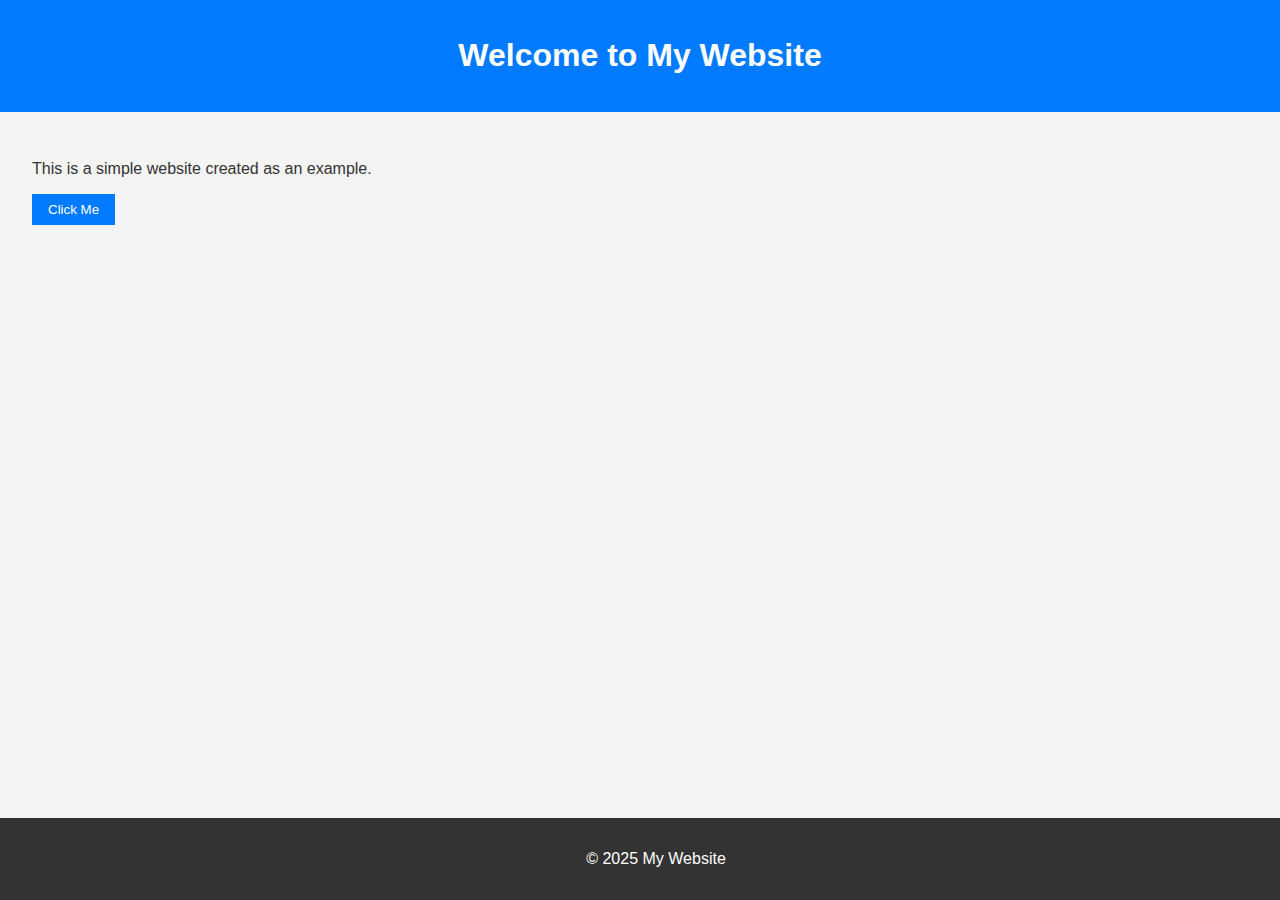
==== index.html @ 72079f70 "SecondLink" ====
<!DOCTYPE html>
<html lang="en">
<head>
    <meta charset="UTF-8">
    <meta name="viewport" content="width=device-width, initial-scale=1.0">
    <title>My Website</title>
    <link rel="stylesheet" href="styles.css">
</head>
<body>
    <header>
        <h1>Welcome to My Website</h1>
    </header>
    <main>
        <p>This is a simple website created as an example.</p>
        <button id="alertButton">Click Me</button>
    </main>
    <footer>
        <p>&copy; 2025 My Website</p>
    </footer>
    <script src="scripts.js"></script>
</body>
</html>
---- styles.css ----
body {
    font-family: Arial, sans-serif;
    margin: 0;
    padding: 0;
    background-color: #f4f4f4;
    color: #333;
}

header {
    background-color: #007BFF;
    color: white;
    padding: 1rem;
    text-align: center;
}

main {
    padding: 2rem;
}

button {
    background-color: #007BFF;
    color: white;
    border: none;
    padding: 0.5rem 1rem;
    cursor: pointer;
}

button:hover {
    background-color: #0056b3;
}

footer {
    text-align: center;
    padding: 1rem;
    background-color: #333;
    color: white;
    position: fixed;
    bottom: 0;
    width: 100%;
}
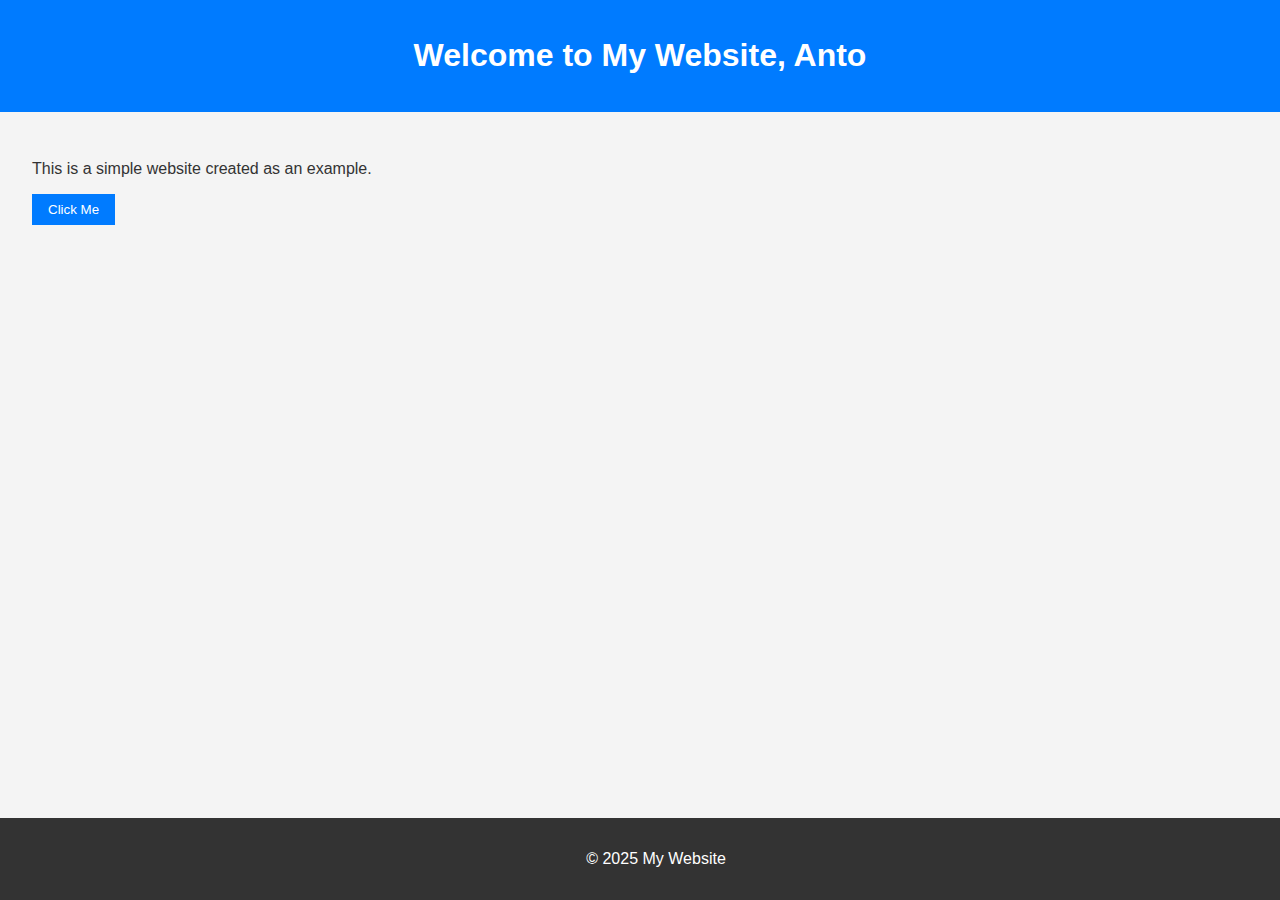
==== commit 530c6620: "pushing to mainanto" ====
--- a/index.html
+++ b/index.html
@@ -8,7 +8,7 @@
 </head>
 <body>
     <header>
-        <h1>Welcome to My Website</h1>
+        <h1>Welcome to My Website, Anto</h1>
     </header>
     <main>
         <p>This is a simple website created as an example.</p>
@@ -19,4 +19,4 @@
     </footer>
     <script src="scripts.js"></script>
 </body>
-</html>+</html>
--- a/styles.css
+++ b/styles.css
@@ -1,40 +1,40 @@
-body {
-    font-family: Arial, sans-serif;
-    margin: 0;
-    padding: 0;
-    background-color: #f4f4f4;
-    color: #333;
-}
-
-header {
-    background-color: #007BFF;
-    color: white;
-    padding: 1rem;
-    text-align: center;
-}
-
-main {
-    padding: 2rem;
-}
-
-button {
-    background-color: #007BFF;
-    color: white;
-    border: none;
-    padding: 0.5rem 1rem;
-    cursor: pointer;
-}
-
-button:hover {
-    background-color: #0056b3;
-}
-
-footer {
-    text-align: center;
-    padding: 1rem;
-    background-color: #333;
-    color: white;
-    position: fixed;
-    bottom: 0;
-    width: 100%;
+body {
+    font-family: Arial, sans-serif;
+    margin: 0;
+    padding: 0;
+    background-color: #f4f4f4;
+    color: #333;
+}
+
+header {
+    background-color: #007BFF;
+    color: white;
+    padding: 1rem;
+    text-align: center;
+}
+
+main {
+    padding: 2rem;
+}
+
+button {
+    background-color: #007BFF;
+    color: white;
+    border: none;
+    padding: 0.5rem 1rem;
+    cursor: pointer;
+}
+
+button:hover {
+    background-color: #0056b3;
+}
+
+footer {
+    text-align: center;
+    padding: 1rem;
+    background-color: #333;
+    color: white;
+    position: fixed;
+    bottom: 0;
+    width: 100%;
 }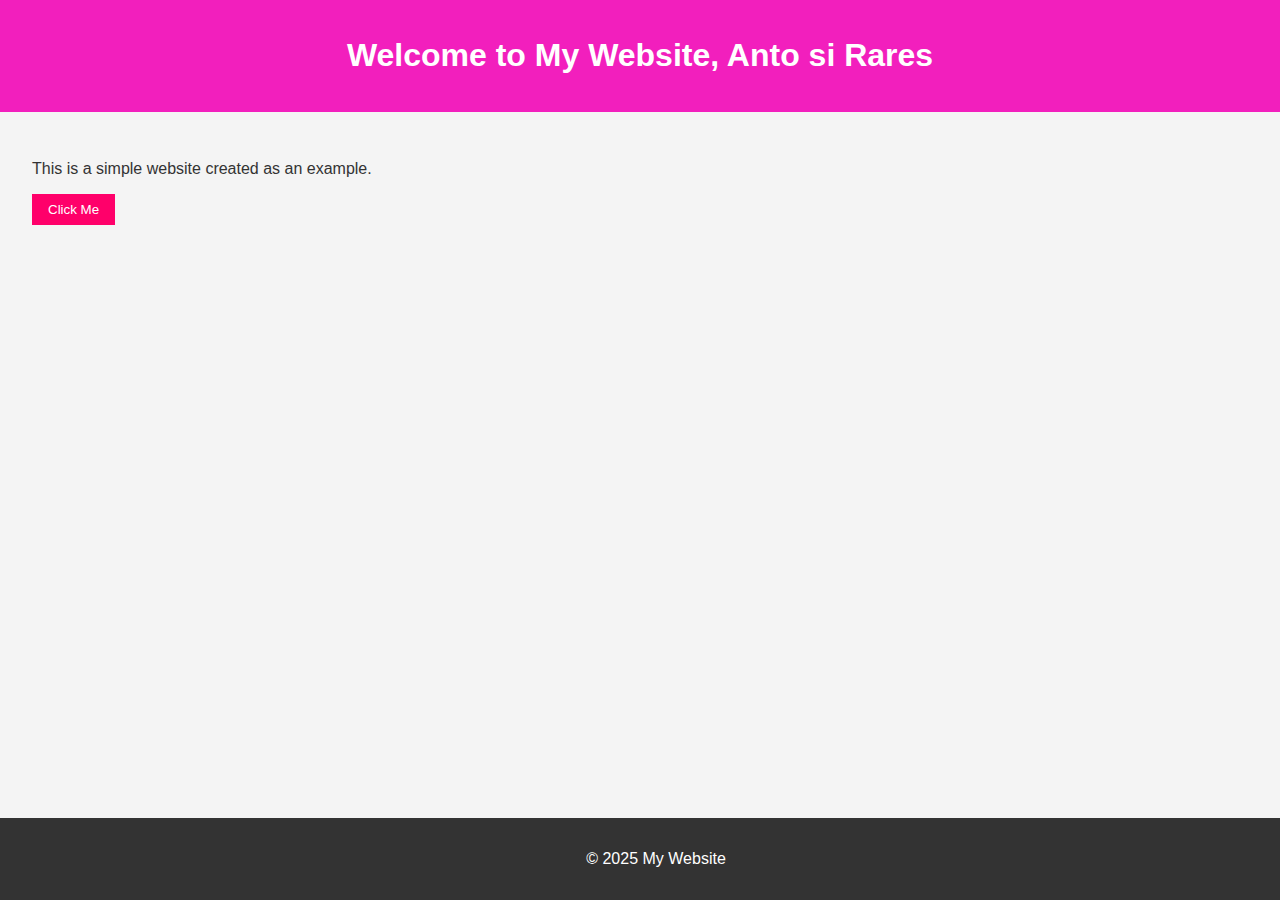
==== commit 8b9686be: "INdexChange" ====
--- a/index.html
+++ b/index.html
@@ -8,7 +8,7 @@
 </head>
 <body>
     <header>
-        <h1>Welcome to My Website, Anto</h1>
+        <h1>Welcome to My Website, Anto si Rares</h1>
     </header>
     <main>
         <p>This is a simple website created as an example.</p>
--- a/styles.css
+++ b/styles.css
@@ -1,40 +1,40 @@
-body {
-    font-family: Arial, sans-serif;
-    margin: 0;
-    padding: 0;
-    background-color: #f4f4f4;
-    color: #333;
-}
-
-header {
-    background-color: #007BFF;
-    color: white;
-    padding: 1rem;
-    text-align: center;
-}
-
-main {
-    padding: 2rem;
-}
-
-button {
-    background-color: #007BFF;
-    color: white;
-    border: none;
-    padding: 0.5rem 1rem;
-    cursor: pointer;
-}
-
-button:hover {
-    background-color: #0056b3;
-}
-
-footer {
-    text-align: center;
-    padding: 1rem;
-    background-color: #333;
-    color: white;
-    position: fixed;
-    bottom: 0;
-    width: 100%;
+body {
+    font-family: Arial, sans-serif;
+    margin: 0;
+    padding: 0;
+    background-color: #f4f4f4;
+    color: #333;
+}
+
+header {
+    background-color: #f21fbd;
+    color: white;
+    padding: 1rem;
+    text-align: center;
+}
+
+main {
+    padding: 2rem;
+}
+
+button {
+    background-color: #ff006a;
+    color: white;
+    border: none;
+    padding: 0.5rem 1rem;
+    cursor: pointer;
+}
+
+button:hover {
+    background-color: #b30065;
+}
+
+footer {
+    text-align: center;
+    padding: 1rem;
+    background-color: #333;
+    color: white;
+    position: fixed;
+    bottom: 0;
+    width: 100%;
 }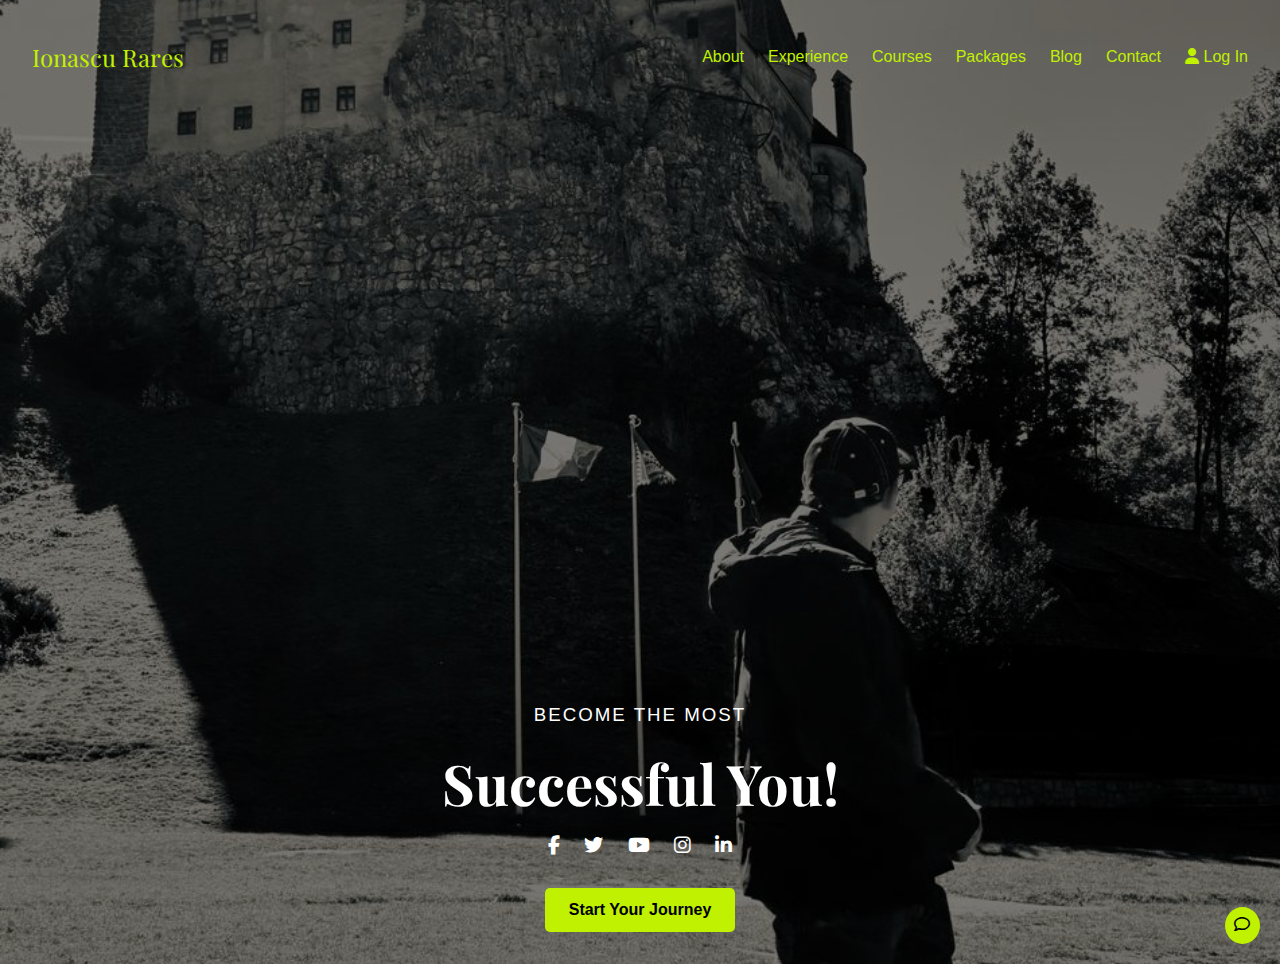
==== commit 3dd58913: "NewDesigne" ====
--- a/index.html
+++ b/index.html
@@ -1,22 +1,58 @@
 <!DOCTYPE html>
 <html lang="en">
 <head>
-    <meta charset="UTF-8">
-    <meta name="viewport" content="width=device-width, initial-scale=1.0">
-    <title>My Website</title>
-    <link rel="stylesheet" href="styles.css">
+  <meta charset="UTF-8" />
+  <meta name="viewport" content="width=device-width, initial-scale=1.0"/>
+  <title>Ionascu Rares | Home</title>
+
+  <!-- Stylesheet -->
+  <link rel="stylesheet" href="css/styles.css" />
+
+  <!-- Fonts & Icons -->
+  <link href="https://cdnjs.cloudflare.com/ajax/libs/font-awesome/6.5.0/css/all.min.css" rel="stylesheet">
+  <link href="https://fonts.googleapis.com/css2?family=Playfair+Display:wght@700&display=swap" rel="stylesheet">
 </head>
 <body>
+
+  <div class="hero">
+    <!-- Header -->
     <header>
-        <h1>Welcome to My Website, Anto si Rares</h1>
+      <div class="logo">Ionascu Rares</div>
+      <nav>
+        <ul>
+          <li><a href="about/index.html">About</a></li>
+          <li><a href="#">Experience</a></li>
+          <li><a href="#">Courses</a></li>
+          <li><a href="#">Packages</a></li>
+          <li><a href="#">Blog</a></li>
+          <li><a href="contact/index.html">Contact</a></li>
+          <li><a href="#"><i class="fa-solid fa-user"></i> Log In</a></li>
+        </ul>
+      </nav>
     </header>
-    <main>
-        <p>This is a simple website created as an example.</p>
-        <button id="alertButton">Click Me</button>
+
+    <!-- Main Content -->
+    <main class="content">
+      <h3>BECOME THE MOST</h3>
+      <h1>Successful You!</h1>
+      <div class="socials">
+        <i class="fab fa-facebook-f"></i>
+        <i class="fab fa-twitter"></i>
+        <i class="fab fa-youtube"></i>
+        <i class="fab fa-instagram"></i>
+        <i class="fab fa-linkedin-in"></i>
+      </div>
+      <a href="about/index.html" class="cta">Start Your Journey</a>
     </main>
-    <footer>
-        <p>&copy; 2025 My Website</p>
-    </footer>
-    <script src="scripts.js"></script>
+
+    <!-- Chat Icon -->
+    <div class="chat-icon">
+      <i class="fa-regular fa-comment"></i>
+    </div>
+  </div>
+
+  <!-- JavaScript -->
+  <script src="js/scripts.js"></script>
+
 </body>
 </html>
--- a/css/styles.css
+++ b/css/styles.css
@@ -0,0 +1,130 @@
+/* RESET + GLOBAL STYLES */
+body, html {
+    margin: 0;
+    padding: 0;
+    font-family: 'Arial', sans-serif;
+    color: white;
+    background-color: #000;
+  }
+  
+  /* HERO SECTION WITH BACKGROUND */
+  .hero {
+    position: relative;
+    height: 100vh;
+    background: url("../assets/background.jpeg") no-repeat center center/cover;
+    display: flex;
+    flex-direction: column;
+    justify-content: space-between;
+    padding: 2em;
+  }
+  
+  .hero::before {
+    content: "";
+    position: absolute;
+    inset: 0;
+    background: rgba(0, 0, 0, 0.5); /* dark overlay */
+    z-index: 0;
+  }
+  
+  .hero > * {
+    position: relative;
+    z-index: 1;
+  }
+  
+  /* HEADER */
+  header {
+    display: flex;
+    justify-content: space-between;
+    align-items: center;
+  }
+  
+  .logo {
+    font-family: 'Playfair Display', serif;
+    font-size: 1.5em;
+    color: #c0f100;
+  }
+  
+  nav ul {
+    list-style: none;
+    display: flex;
+    gap: 1.5em;
+  }
+  
+  nav ul li a {
+    text-decoration: none;
+    color: #c0f100;
+    transition: color 0.3s ease;
+  }
+  
+  nav ul li a:hover {
+    color: #fff;
+  }
+  
+  /* CONTENT */
+  .content {
+    text-align: center;
+  }
+  
+  .content h3 {
+    font-weight: 300;
+    letter-spacing: 2px;
+  }
+  
+  .content h1 {
+    font-family: 'Playfair Display', serif;
+    font-size: 3.5em;
+    margin: 0.3em 0;
+  }
+  
+  .socials {
+    margin: 1em 0;
+  }
+  
+  .socials i {
+    margin: 0 10px;
+    font-size: 1.2em;
+    cursor: pointer;
+    transition: transform 0.3s ease, color 0.3s ease;
+  }
+  
+  .socials i:hover {
+    transform: scale(1.2);
+    color: #c0f100;
+  }
+  
+  /* CALL TO ACTION BUTTON */
+  .cta {
+    display: inline-block;
+    background-color: #c0f100;
+    color: black;
+    padding: 0.8em 1.5em;
+    border-radius: 5px;
+    text-decoration: none;
+    font-weight: bold;
+    margin-top: 1em;
+    transition: background-color 0.3s ease, transform 0.3s ease;
+  }
+  
+  .cta:hover {
+    background-color: #a0d000;
+    transform: scale(1.05);
+  }
+  
+  /* CHAT ICON */
+  .chat-icon {
+    position: absolute;
+    bottom: 20px;
+    right: 20px;
+    background: #c0f100;
+    color: black;
+    padding: 0.6em;
+    border-radius: 50%;
+    cursor: pointer;
+    transition: background-color 0.3s ease, transform 0.3s ease;
+  }
+  
+  .chat-icon:hover {
+    background-color: #a0d000;
+    transform: scale(1.1);
+  }
+  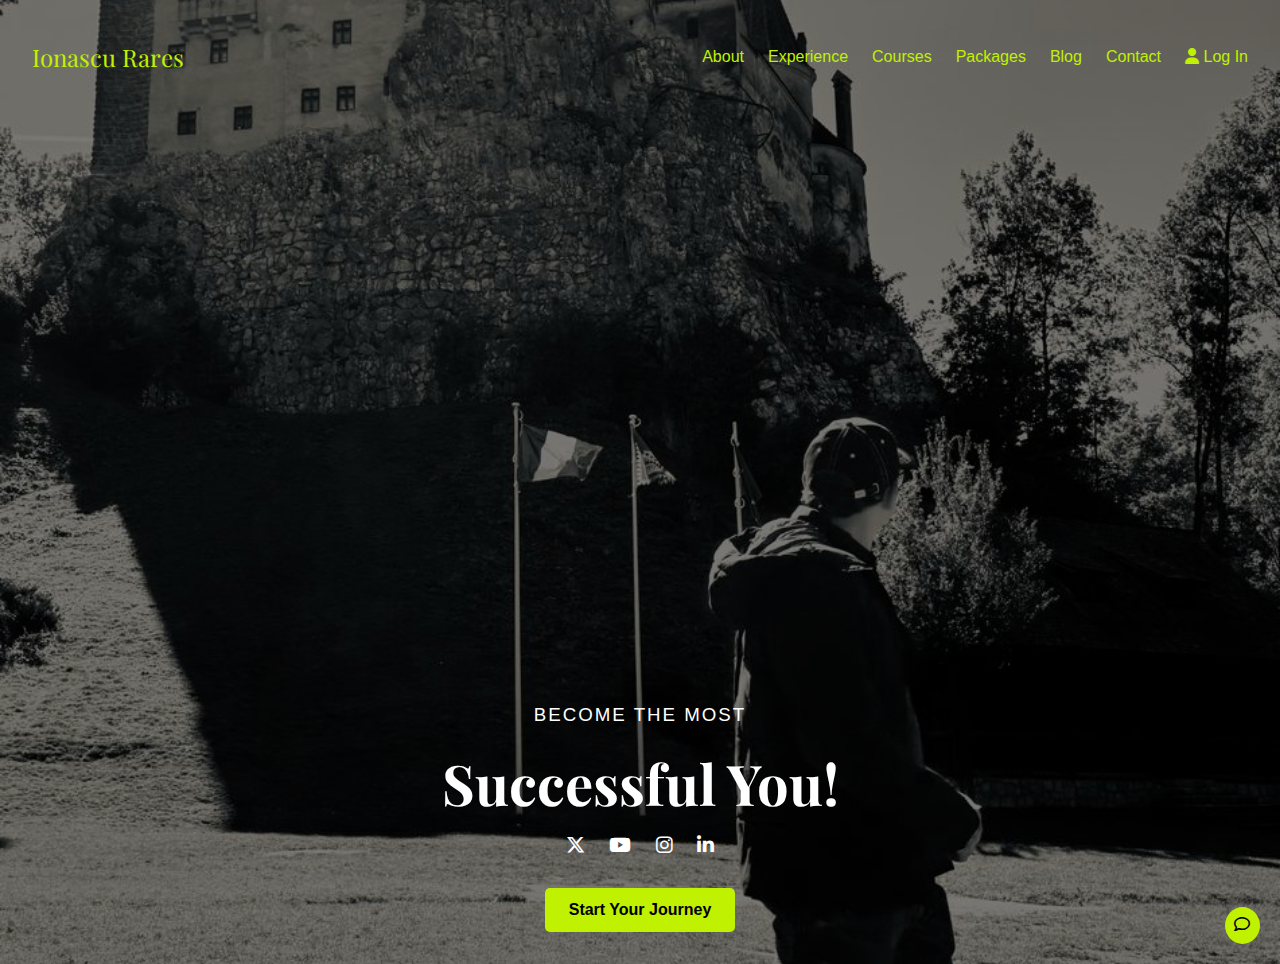
==== commit 2d8558fd: "MOBIileHamburgermMet" ====
--- a/index.html
+++ b/index.html
@@ -18,7 +18,13 @@
     <!-- Header -->
     <header>
       <div class="logo">Ionascu Rares</div>
-      <nav>
+
+      <!-- Mobile Menu Toggle -->
+      <div class="menu-toggle" onclick="toggleMenu()">
+        <i class="fas fa-bars"></i>
+      </div>
+
+      <nav id="main-nav">
         <ul>
           <li><a href="about/index.html">About</a></li>
           <li><a href="#">Experience</a></li>
@@ -36,11 +42,18 @@
       <h3>BECOME THE MOST</h3>
       <h1>Successful You!</h1>
       <div class="socials">
-        <i class="fab fa-facebook-f"></i>
-        <i class="fab fa-twitter"></i>
-        <i class="fab fa-youtube"></i>
-        <i class="fab fa-instagram"></i>
-        <i class="fab fa-linkedin-in"></i>
+        <a href="https://x.com/RaresIonascu2" target="_blank">
+          <i class="fab fa-x-twitter" title="X"></i>
+        </a>
+        <a href="https://www.youtube.com/@rares-andreiionascu4289" target="_blank">
+          <i class="fab fa-youtube"></i>
+        </a>
+        <a href="https://www.instagram.com/raresionascu" target="_blank">
+          <i class="fab fa-instagram"></i>
+        </a>
+        <a href="https://www.linkedin.com/in/rares-ionascu-14974a248/" target="_blank">
+          <i class="fab fa-linkedin-in"></i>
+        </a>
       </div>
       <a href="about/index.html" class="cta">Start Your Journey</a>
     </main>
--- a/css/styles.css
+++ b/css/styles.css
@@ -1,4 +1,3 @@
-/* RESET + GLOBAL STYLES */
 body, html {
     margin: 0;
     padding: 0;
@@ -7,11 +6,11 @@
     background-color: #000;
   }
   
-  /* HERO SECTION WITH BACKGROUND */
+  /* Hero Section */
   .hero {
+    background: url("../assets/background.jpeg") no-repeat center center/cover;
+    height: 100vh;
     position: relative;
-    height: 100vh;
-    background: url("../assets/background.jpeg") no-repeat center center/cover;
     display: flex;
     flex-direction: column;
     justify-content: space-between;
@@ -22,7 +21,7 @@
     content: "";
     position: absolute;
     inset: 0;
-    background: rgba(0, 0, 0, 0.5); /* dark overlay */
+    background: rgba(0, 0, 0, 0.5);
     z-index: 0;
   }
   
@@ -31,7 +30,7 @@
     z-index: 1;
   }
   
-  /* HEADER */
+  /* Header */
   header {
     display: flex;
     justify-content: space-between;
@@ -44,6 +43,7 @@
     color: #c0f100;
   }
   
+  /* Nav Menu */
   nav ul {
     list-style: none;
     display: flex;
@@ -60,7 +60,15 @@
     color: #fff;
   }
   
-  /* CONTENT */
+  /* Mobile Menu Toggle */
+  .menu-toggle {
+    display: none;
+    font-size: 1.8em;
+    color: #c0f100;
+    cursor: pointer;
+  }
+  
+  /* Main Content */
   .content {
     text-align: center;
   }
@@ -80,6 +88,11 @@
     margin: 1em 0;
   }
   
+  .socials a {
+    color: white;
+    text-decoration: none;
+  }
+  
   .socials i {
     margin: 0 10px;
     font-size: 1.2em;
@@ -92,7 +105,6 @@
     color: #c0f100;
   }
   
-  /* CALL TO ACTION BUTTON */
   .cta {
     display: inline-block;
     background-color: #c0f100;
@@ -110,7 +122,7 @@
     transform: scale(1.05);
   }
   
-  /* CHAT ICON */
+  /* Chat Icon */
   .chat-icon {
     position: absolute;
     bottom: 20px;
@@ -127,4 +139,31 @@
     background-color: #a0d000;
     transform: scale(1.1);
   }
+  
+  /* Mobile Nav */
+  @media (max-width: 768px) {
+    .menu-toggle {
+      display: block;
+    }
+  
+    nav ul {
+      display: none;
+      flex-direction: column;
+      background-color: #000;
+      position: absolute;
+      top: 60px;
+      right: 20px;
+      width: 220px;
+      padding: 1em;
+      border-radius: 10px;
+    }
+  
+    nav ul.active {
+      display: flex;
+    }
+  
+    nav ul li {
+      margin-bottom: 1em;
+    }
+  }
   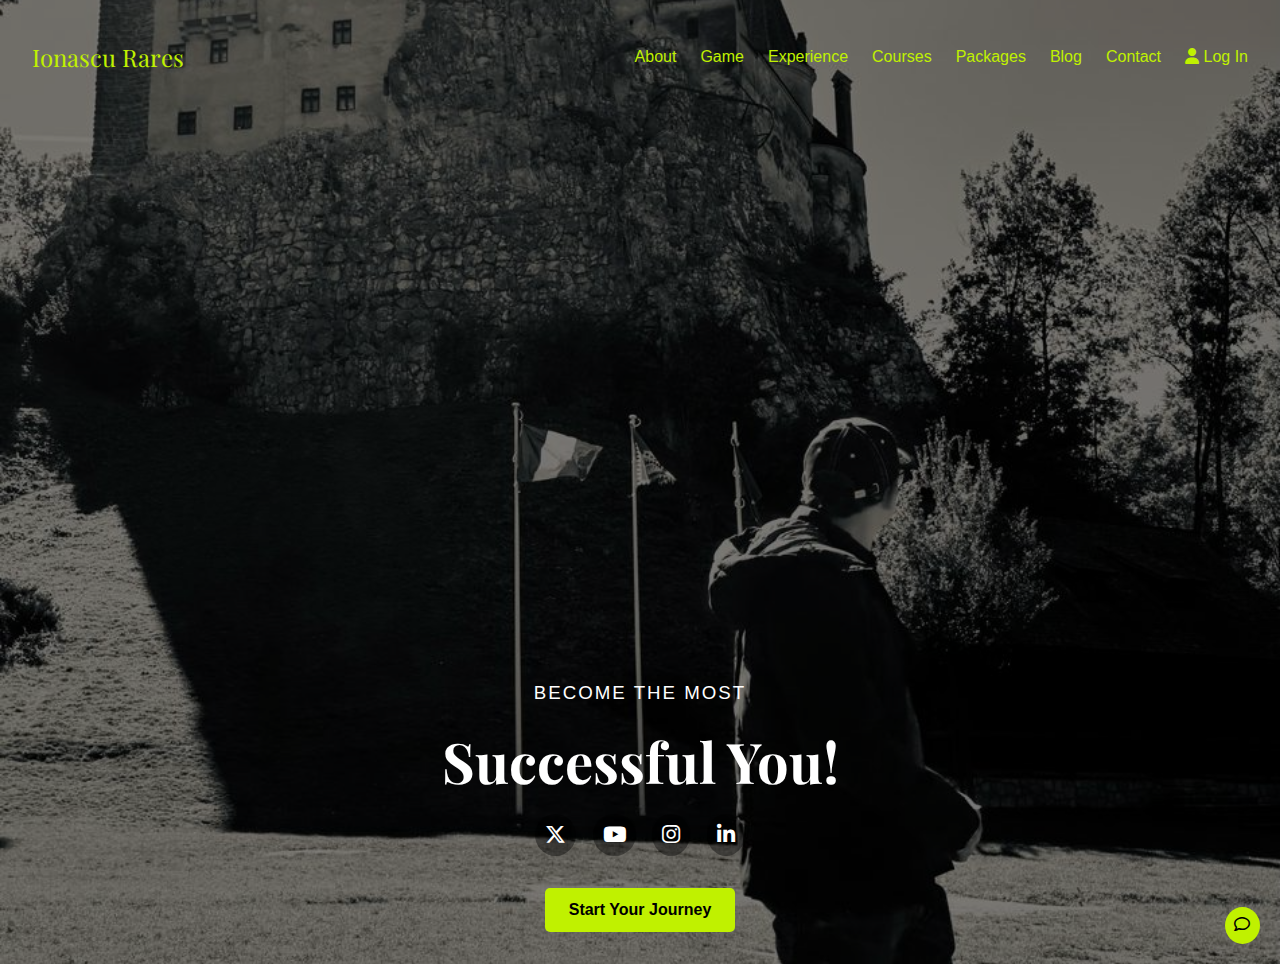
==== commit 743e6d7f: "ADDGameANdFUnctionality" ====
--- a/index.html
+++ b/index.html
@@ -27,6 +27,7 @@
       <nav id="main-nav">
         <ul>
           <li><a href="about/index.html">About</a></li>
+          <li><a href="game/index.html">Game</a></li>
           <li><a href="#">Experience</a></li>
           <li><a href="#">Courses</a></li>
           <li><a href="#">Packages</a></li>
--- a/css/styles.css
+++ b/css/styles.css
@@ -35,6 +35,8 @@
     display: flex;
     justify-content: space-between;
     align-items: center;
+    position: relative;
+    z-index: 10;
   }
   
   .logo {
@@ -66,7 +68,10 @@
     font-size: 1.8em;
     color: #c0f100;
     cursor: pointer;
+    z-index: 999; /* puts it on top */
+    position: relative;
   }
+  
   
   /* Main Content */
   .content {
@@ -84,27 +89,38 @@
     margin: 0.3em 0;
   }
   
+  /* Social Icons */
   .socials {
     margin: 1em 0;
   }
   
   .socials a {
-    color: white;
     text-decoration: none;
+    display: inline-block;
+    background-color: rgba(0, 0, 0, 0.4);
+    padding: 10px;
+    border-radius: 50%;
+    margin: 0 6px;
+    transition: background-color 0.3s ease;
+  }
+  
+  .socials a:hover {
+    background-color: rgba(192, 241, 0, 0.9);
   }
   
   .socials i {
-    margin: 0 10px;
-    font-size: 1.2em;
-    cursor: pointer;
+    color: white !important;
+    font-size: 1.3em;
+    text-shadow: 0 0 8px rgba(0, 0, 0, 0.6);
     transition: transform 0.3s ease, color 0.3s ease;
   }
   
-  .socials i:hover {
+  .socials a:hover i {
+    color: black !important;
     transform: scale(1.2);
-    color: #c0f100;
   }
   
+  /* Call to Action Button */
   .cta {
     display: inline-block;
     background-color: #c0f100;
@@ -140,7 +156,7 @@
     transform: scale(1.1);
   }
   
-  /* Mobile Nav */
+  /* Responsive Navigation */
   @media (max-width: 768px) {
     .menu-toggle {
       display: block;
@@ -156,6 +172,7 @@
       width: 220px;
       padding: 1em;
       border-radius: 10px;
+      z-index: 10;
     }
   
     nav ul.active {
